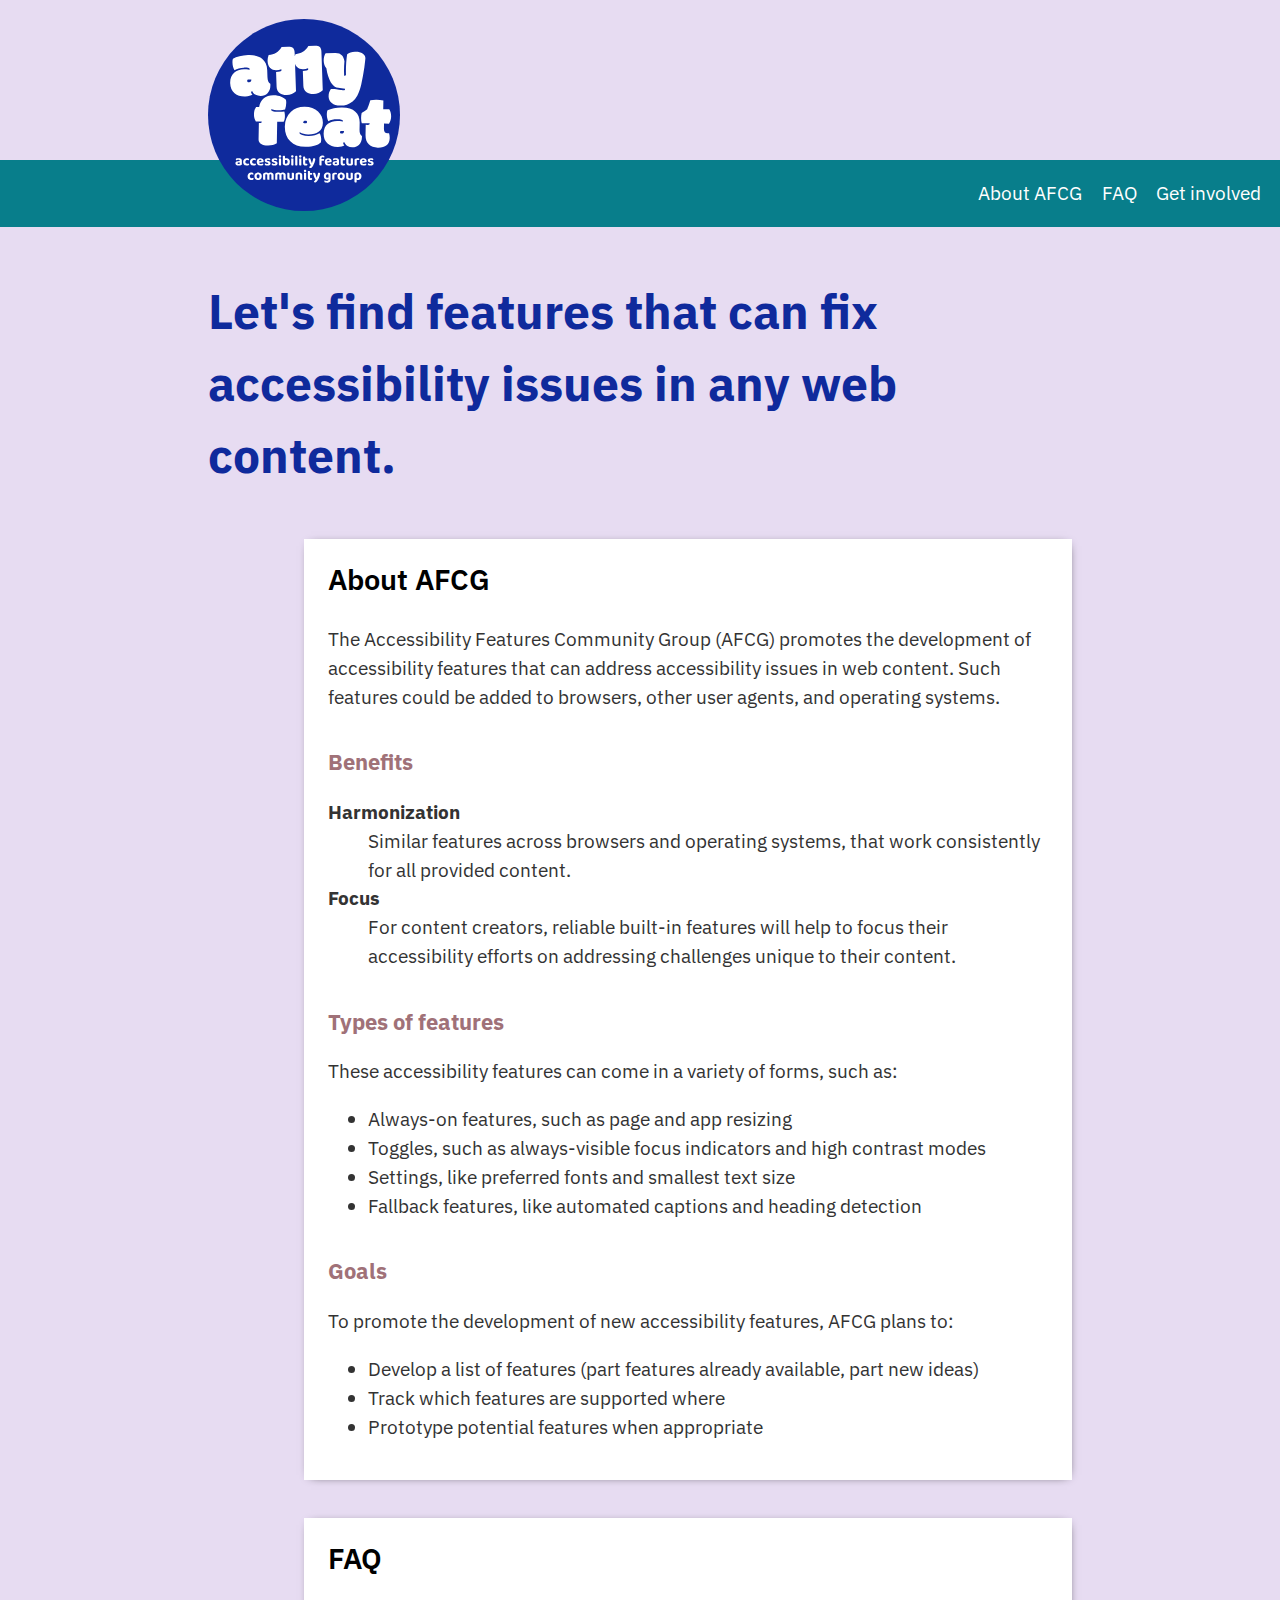
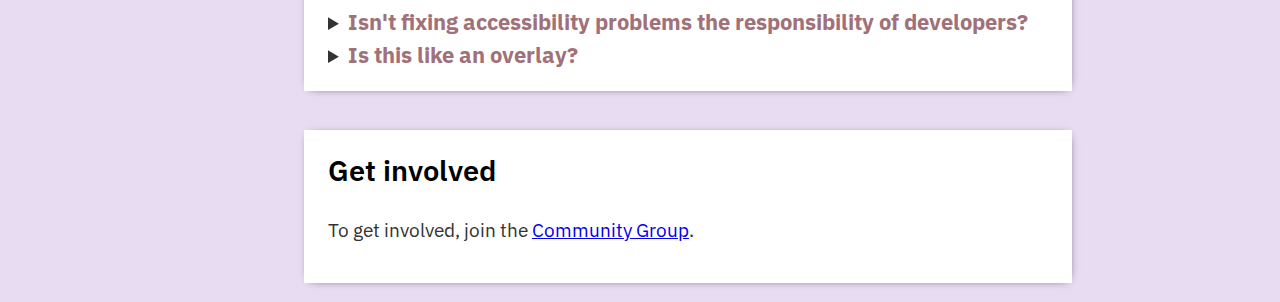
==== site/index.html @ 62f488b7 "Add very simple site" ====
<!DOCTYPE html>
<html lang="en">
<head>
  <meta charset="UTF-8">
  <meta name="viewport" content="width=device-width, initial-scale=1">

  <title>Accessibility Features Community Group</title>

  <link rel="stylesheet" href="styles.css">
  <link rel="preconnect" href="https://fonts.googleapis.com">
  <link rel="preconnect" href="https://fonts.gstatic.com" crossorigin>
  <link href="https://fonts.googleapis.com/css2?family=IBM+Plex+Sans:wght@400;700&display=swap" rel="stylesheet"> 

  <meta name="description" content="The Accessibility Features Community Group promotes features that improve the accessibility of web content to people with disabilities.">

  <link rel="icon" href="favicon.svg" type="image/svg+xml">
  <meta name="theme-color" content="#0f2a9c">
</head>

<body>
  <h1 class="logo"><img src="logo.svg" alt="Accessibility Features Community Group"  /></h1>
  <nav>
    <a href="#about-us">About AFCG</a>
    <a href="#faq">FAQ</a>
    <a href="#get-involved">Get involved</a>
  </nav>
  <p class="tagline">Let's find features that can fix accessibility issues in any web content.</p>
  <main>
    <section>
      <h2 id="about-us">About AFCG</h2>
      <p>The Accessibility Features
  Community Group (AFCG) promotes the development of accessibility
  features that can address accessibility issues in web content. Such features could be added to browsers, other user agents, and
  operating systems.</p>
      <h3>Benefits</h3>
      <dl>
          <dt>Harmonization</dt>
          <dd>Similar features across browsers and operating systems, that work consistently for all provided content.</dd>
          <dt>Focus</dt>
          <dd>For content creators, reliable built-in features will help to focus
  their accessibility efforts on addressing challenges unique to their
  content. </dd>
      </dl>
      <h3>Types of features</h3>
      <p>These accessibility features can come in a variety of forms,
  such as:</p>
      <ul>
        <li>Always-on features, such as page and app resizing</li>
        <li>Toggles, such as always-visible focus indicators and high contrast
  modes</li>
        <li>Settings, like preferred fonts and smallest text size</li>
        <li>Fallback features, like automated captions and heading detection</li>
        </ul>
        <h3>Goals</h3>
        <p>To promote the development of new accessibility features, AFCG plans to:
        </p>
        <ul>
          <li>Develop a list of features (part features already available, part new ideas)</li>
          <li>Track which features are supported where</li>
          <li>Prototype potential features when appropriate</li>
        </ul>
      </section>
    <section>
      <h2 id="faq">FAQ</h2>

      <details>
        <summary><h3>Isn't fixing accessibility problems the responsibility of developers?</h3></summary>
          <p>Yes, but we believe only partly so; it is shared between content authors, user agents and authoring tools. They can all address the same problem from a different angle.</p>
      </details>

      <details>
        <summary><h3>Is this like an overlay?</h3></summary>
          <p>No</p>
      </details>
    </section>

    <section> 
      <h2 id="get-involved">Get involved</h2>
      <p>To get involved, join the <a href="https://www.w3.org/community/a11yfeat/">Community Group</a>.</p>
    </section>
  </main>
</body>
</html>
---- site/styles.css ----
:root {
  --blue: #0F2A9C; /* use with white */
  --rose: #A07178; /* use with white */
  --champagnepink: #E6CCBE; /* use with black */
  --sage: #C8CC92; /* use with black */
  --seaweed: #087E8B; /* use with white */
}

body {
  background-color: #E7DCF2;
  padding: 1em 0;
  margin: 0;
  font: 100%/1.5 "IBM Plex Sans", sans-serif;
}

@media (min-width: 60em) {
  body {
    font-size: 120%;
    display: grid;
    grid-template-columns: [full-width-start] auto [content-start] 5em [content-main-start] repeat(8, 5em) [content-main-end content-end] auto [full-width-end];
  }
}

.logo {
  max-width: 2.5em;
  margin: 0 auto -.75em auto;
}
@media (min-width: 60em) {
  .logo {
    max-width: 5em;
    grid-column: 2 / 4;
    grid-row: 1;
    margin: 0;
    z-index: 1;
  }
}

nav {
  grid-column: full-width;
  grid-row: 1;
  align-self: end;
  margin-top: -1em;
  background-color: var(--seaweed);
  color: white;
  padding: 1em;
  display: flex;
  gap: 1em;
  justify-content: center;
}
  nav a {
    color: inherit;
    text-decoration: none;
  }
@media (min-width: 60em) {
  nav {
    justify-content: end;
  }
}

.tagline {
  padding: 1em;
  font-size: 1.5em;
  font-weight: bold;
  margin: 0 auto;
  color: var(--blue);
  max-width: 16em;
  text-align: center;
}
@media (min-width: 60em) {
  .tagline {
    font-size: 2.5em;
    grid-column: content;
    padding: 0;
    margin: 1em 0;
    text-align: left;
  }
}

main {
  grid-column: content-main;
}
  main section {
    background: white;
    color: #333;
    padding: 1em 1.25em; 
    margin: 0 auto;
    max-width: 40em;
    box-shadow: 1px 1px 10px -6px #000; 
  }
  main section + section {
    margin-top: 2em;
  }
@media (min-width: 60em) {
  main section {
    max-width: none;
    margin: 0;
  }
}

dt {
  font-weight: bold;
}

h2 {
  margin-top: 2em;
  font-weight: 600;
  color: black;
}
h2:first-child {
  margin-top: 0;
}

h3 {
  margin: 1.5em 0 0.25em;
  color: var(--rose);
}
summary h3 {
  display: inline;
}
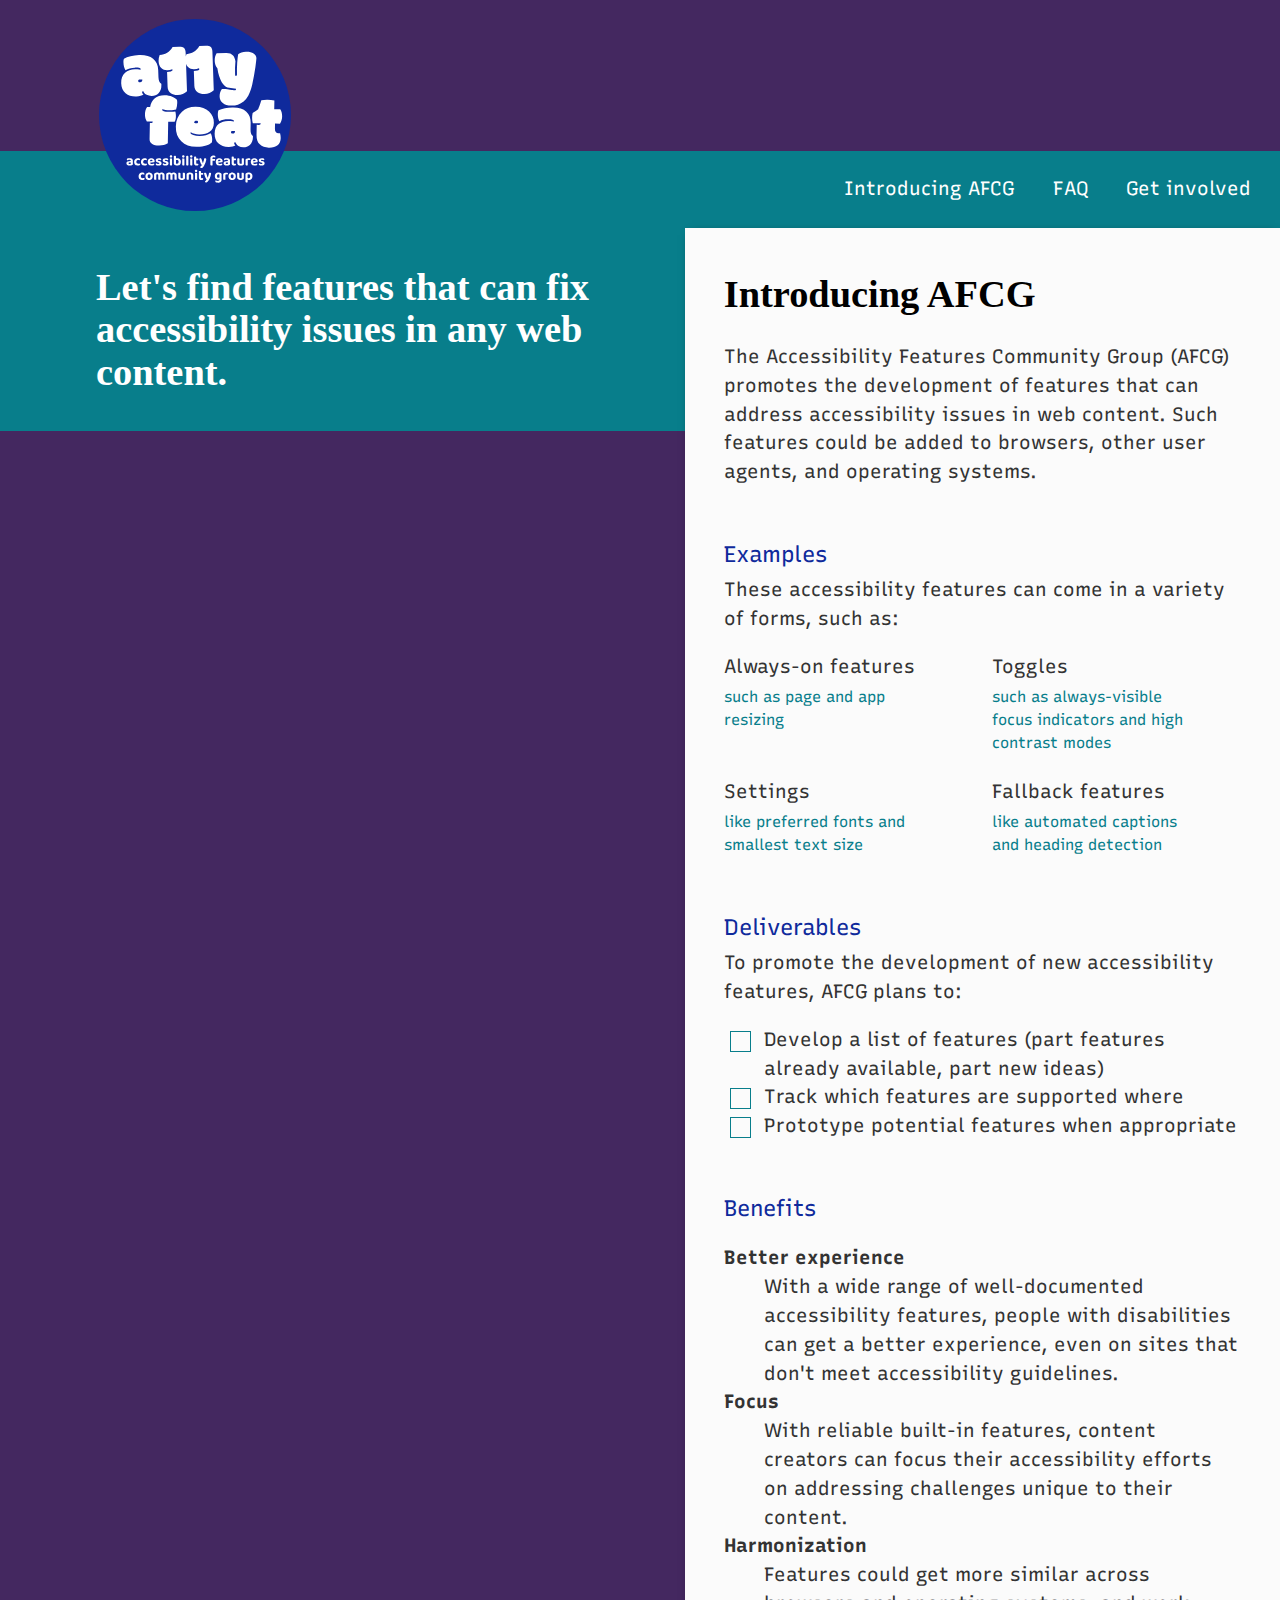
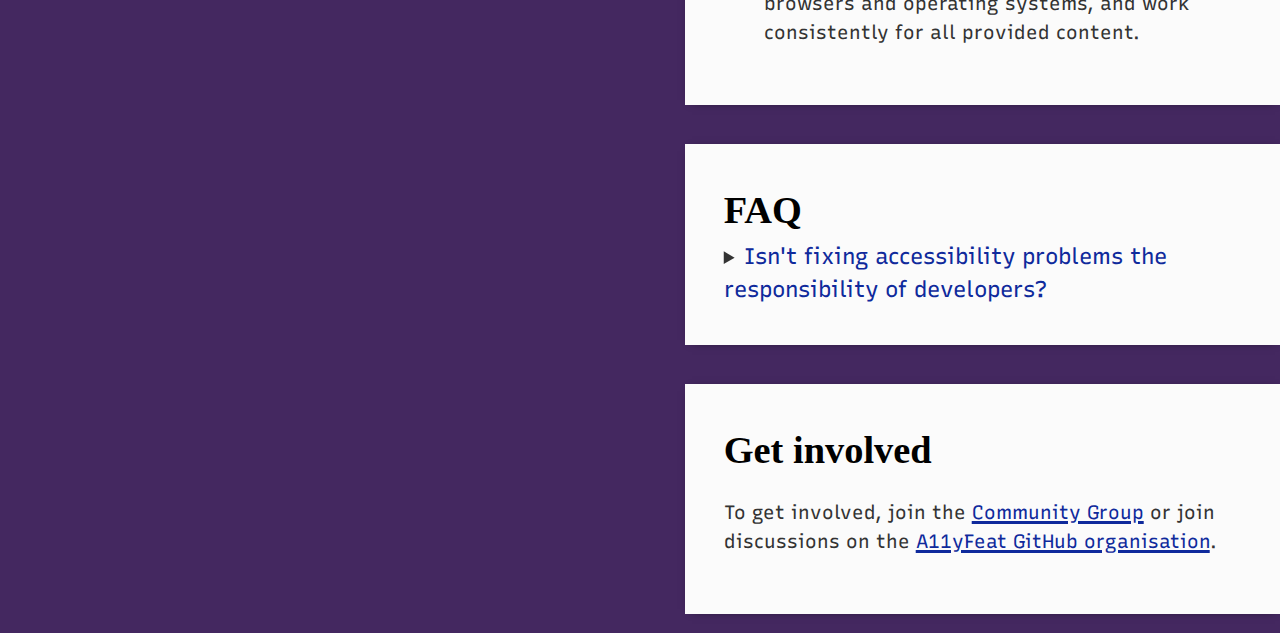
==== commit 33ff4b74: "Add some fonts and color updates" ====
--- a/site/index.html
+++ b/site/index.html
@@ -9,7 +9,7 @@
   <link rel="stylesheet" href="styles.css">
   <link rel="preconnect" href="https://fonts.googleapis.com">
   <link rel="preconnect" href="https://fonts.gstatic.com" crossorigin>
-  <link href="https://fonts.googleapis.com/css2?family=IBM+Plex+Sans:wght@400;700&display=swap" rel="stylesheet"> 
+  <link href="https://fonts.googleapis.com/css2?family=Baloo+2:wght@700&amp;family=Recursive:wght@500;900&amp;display=swap" rel="stylesheet">
 
   <meta name="description" content="The Accessibility Features Community Group promotes features that improve the accessibility of web content to people with disabilities.">
 
@@ -20,63 +20,60 @@
 <body>
   <h1 class="logo"><img src="logo.svg" alt="Accessibility Features Community Group"  /></h1>
   <nav>
-    <a href="#about-us">About AFCG</a>
+    <a href="#about-us">Introducing AFCG</a>
     <a href="#faq">FAQ</a>
     <a href="#get-involved">Get involved</a>
   </nav>
   <p class="tagline">Let's find features that can fix accessibility issues in any web content.</p>
   <main>
     <section>
-      <h2 id="about-us">About AFCG</h2>
+      <h2 id="about-us">Introducing AFCG</h2>
       <p>The Accessibility Features
-  Community Group (AFCG) promotes the development of accessibility
+  Community Group (AFCG) promotes the development of
   features that can address accessibility issues in web content. Such features could be added to browsers, other user agents, and
   operating systems.</p>
-      <h3>Benefits</h3>
-      <dl>
-          <dt>Harmonization</dt>
-          <dd>Similar features across browsers and operating systems, that work consistently for all provided content.</dd>
-          <dt>Focus</dt>
-          <dd>For content creators, reliable built-in features will help to focus
-  their accessibility efforts on addressing challenges unique to their
-  content. </dd>
-      </dl>
-      <h3>Types of features</h3>
+      <h3>Examples</h3>
       <p>These accessibility features can come in a variety of forms,
   such as:</p>
-      <ul>
-        <li>Always-on features, such as page and app resizing</li>
-        <li>Toggles, such as always-visible focus indicators and high contrast
-  modes</li>
-        <li>Settings, like preferred fonts and smallest text size</li>
-        <li>Fallback features, like automated captions and heading detection</li>
+      <ul class="features">
+        <li>Always-on features <span>such as page and app resizing</span></li>
+        <li>Toggles <span>such as always-visible focus indicators and high contrast modes</span>
+        </li>
+        <li>Settings <span>like preferred fonts and smallest text size</span></li>
+        <li>Fallback features <span>like automated captions and heading detection</span></li>
         </ul>
-        <h3>Goals</h3>
+        <h3>Deliverables</h3>
         <p>To promote the development of new accessibility features, AFCG plans to:
         </p>
-        <ul>
+        <ul class="todos">
           <li>Develop a list of features (part features already available, part new ideas)</li>
           <li>Track which features are supported where</li>
           <li>Prototype potential features when appropriate</li>
         </ul>
-      </section>
+        <h3>Benefits</h3>
+        <dl>
+          <dt>Better experience</dt>
+          <dd>With a wide range of well-documented accessibility features, people with disabilities can get a better experience, even on sites that don't meet accessibility guidelines.</dd>
+          <dt>Focus</dt>
+          <dd>With reliable built-in features, content creators can focus
+    their accessibility efforts on addressing challenges unique to their
+    content.</dd>
+          <dt>Harmonization</dt>
+          <dd>Features could get more similar across browsers and operating systems, and work consistently for all provided content.</dd>
+         </dl>
+        </section>
     <section>
       <h2 id="faq">FAQ</h2>
 
       <details>
         <summary><h3>Isn't fixing accessibility problems the responsibility of developers?</h3></summary>
-          <p>Yes, but we believe only partly so; it is shared between content authors, user agents and authoring tools. They can all address the same problem from a different angle.</p>
-      </details>
-
-      <details>
-        <summary><h3>Is this like an overlay?</h3></summary>
-          <p>No</p>
+          <p>Primarily, yes. But ensuring accessibility is a responsibility that can be approached from different angles: content authors, user agents and authoring tools. These complement each other.</p>
       </details>
     </section>
 
     <section> 
       <h2 id="get-involved">Get involved</h2>
-      <p>To get involved, join the <a href="https://www.w3.org/community/a11yfeat/">Community Group</a>.</p>
+      <p>To get involved, join the <a href="https://www.w3.org/community/a11yfeat/">Community Group</a> or join discussions on the <a href="https://github.com/a11yfeat">A11yFeat GitHub organisation</a>.</p>
     </section>
   </main>
 </body>
--- a/site/styles.css
+++ b/site/styles.css
@@ -1,24 +1,35 @@
 :root {
   --blue: #0F2A9C; /* use with white */
+  --lightblue: #546CD2;
   --rose: #A07178; /* use with white */
   --champagnepink: #E6CCBE; /* use with black */
   --sage: #C8CC92; /* use with black */
   --seaweed: #087E8B; /* use with white */
 }
 
+html {
+  scroll-behavior: smooth;
+}
+
 body {
-  background-color: #E7DCF2;
+  background-color: #442860;
   padding: 1em 0;
   margin: 0;
-  font: 100%/1.5 "IBM Plex Sans", sans-serif;
+  font: 100%/1.5 "Recursive", sans-serif;
 }
 
 @media (min-width: 60em) {
   body {
     font-size: 120%;
     display: grid;
-    grid-template-columns: [full-width-start] auto [content-start] 5em [content-main-start] repeat(8, 5em) [content-main-end content-end] auto [full-width-end];
-  }
+    grid-template-columns: [full-width-start] repeat(auto-fill, minmax(5em, auto)) [full-width-end];
+  }
+}
+
+:focus {
+  outline: 2px solid currentColor;
+  outline-offset: 4px;
+  -moz-transition-duration: ;
 }
 
 .logo {
@@ -32,11 +43,13 @@
     grid-row: 1;
     margin: 0;
     z-index: 1;
+    position: sticky;
+    top: -4.5em;
   }
 }
 
 nav {
-  grid-column: full-width;
+  grid-column: 1 / 15;
   grid-row: 1;
   align-self: end;
   margin-top: -1em;
@@ -49,7 +62,18 @@
 }
   nav a {
     color: inherit;
+    padding: 0.25em 0.5em;
+    border-radius: 3px;
     text-decoration: none;
+    transition: background-color 0.2s;
+  }
+  nav a:hover {
+    background-color: rgba(0, 0, 0, 0.4);
+  }
+  nav a:not(:first-child)::before {
+    content: '・';
+    position: absolute;
+    left: -1em;
   }
 @media (min-width: 60em) {
   nav {
@@ -65,24 +89,32 @@
   color: var(--blue);
   max-width: 16em;
   text-align: center;
+  color: #fff;
 }
 @media (min-width: 60em) {
   .tagline {
-    font-size: 2.5em;
-    grid-column: content;
+    font-size: 2em;
+    grid-column: 1 / 8;
     padding: 0;
-    margin: 1em 0;
+    margin: 0;
     text-align: left;
+    font-family: Baloo;
+    line-height: 1.1;
+    padding: 1em 2.5em;
+    background: #087e8b;
+    align-self: start;
+    max-width: none;
+    padding-left: 2.5em;
   }
 }
 
 main {
-  grid-column: content-main;
+  grid-column: 8 / 15;
 }
   main section {
-    background: white;
+    background:#fbfbfb;
     color: #333;
-    padding: 1em 1.25em; 
+    padding: 2em; 
     margin: 0 auto;
     max-width: 40em;
     box-shadow: 1px 1px 10px -6px #000; 
@@ -94,6 +126,14 @@
   main section {
     max-width: none;
     margin: 0;
+  }
+  main a {
+    color: var(--blue);
+    text-decoration-thickness: 3px;
+    transition: text-decoration-thickness 0.1s;
+  }
+  main a:hover {
+    text-decoration-thickness: 5px;
   }
 }
 
@@ -105,15 +145,56 @@
   margin-top: 2em;
   font-weight: 600;
   color: black;
+  font-family: Baloo;
+  font-size: 2em;
+  margin-bottom: 0;
 }
 h2:first-child {
   margin-top: 0;
 }
 
 h3 {
-  margin: 1.5em 0 0.25em;
-  color: var(--rose);
+  margin: 2.25em 0 0;
+  color: var(--blue);
+  font-weight: 400;
+}
+h3 + p {
+  margin-top: .25em;
 }
 summary h3 {
   display: inline;
+}
+
+.features {
+  padding: 0;
+  display: grid;
+  grid-template-columns: repeat(auto-fill, minmax(12em, auto));
+  gap: 1em;
+}
+.features li {
+  list-style: none;
+  max-width: 10em;
+}
+.features li span {
+  font-size: 80%;
+  display: block;
+  color: var(--seaweed);
+  margin: .25em 0;
+}
+
+.todos li {
+  list-style: none;
+  position: relative;
+}
+.todos li::before {
+  content: '';
+  display: block;
+  width: 1em;
+  height: 1em;
+  border: 1px solid var(--seaweed);
+  position: absolute;
+  left: 0;
+  top: 0;
+  margin-left: -1.75em;
+  margin-top: .25em;
 }